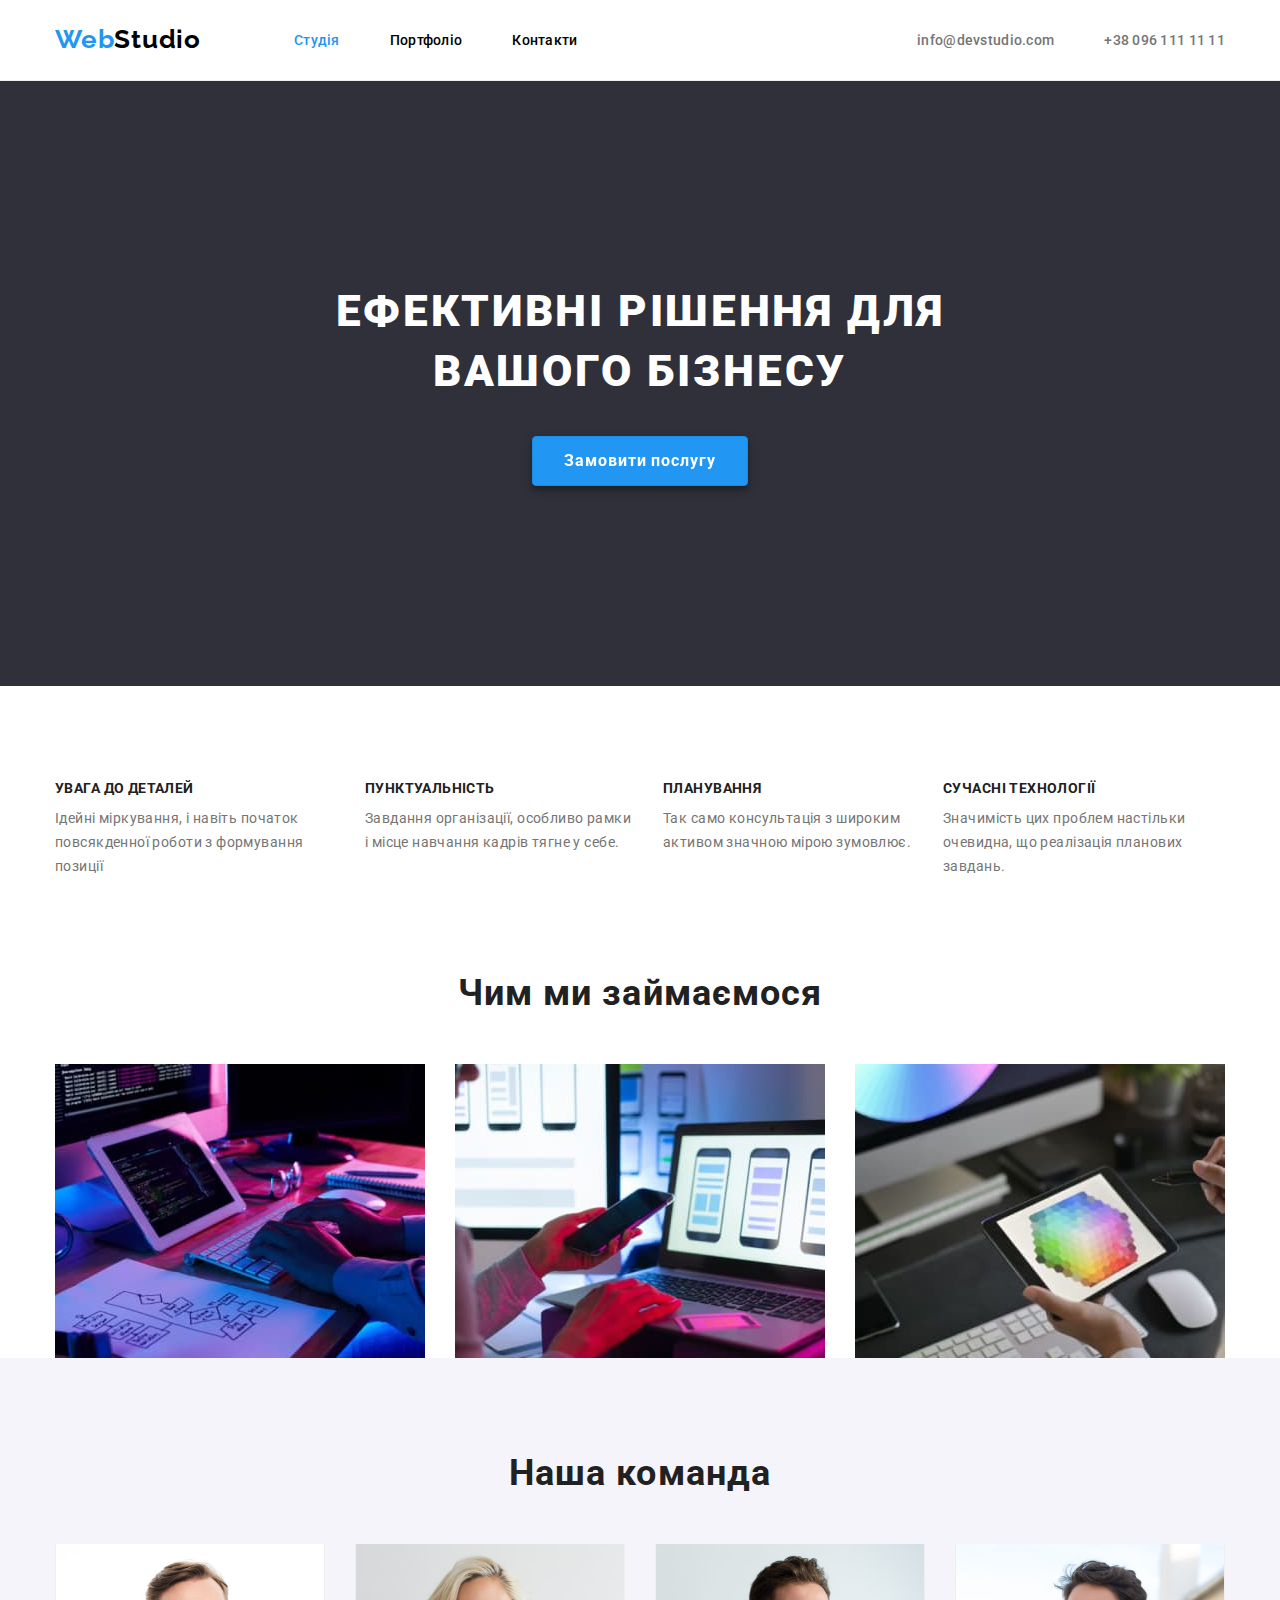
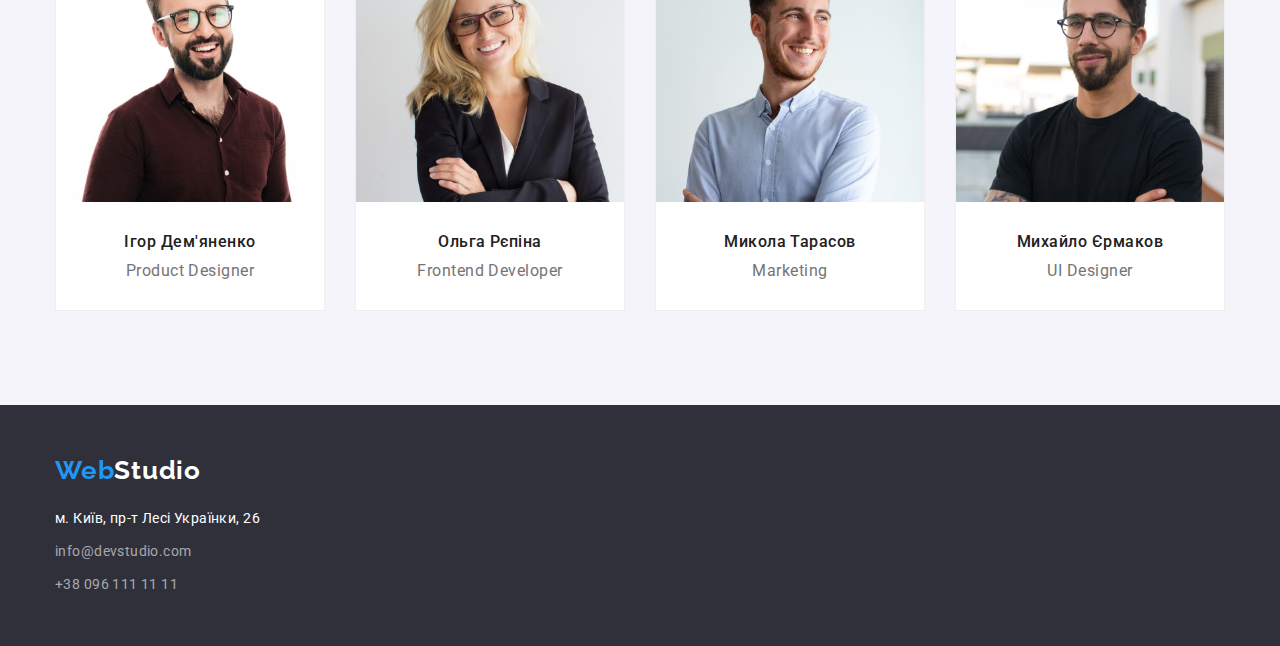
==== index.html @ 526577f7 "Initial commit" ====
<!DOCTYPE html>
<html lang="uk">

<head>
    <meta charset="UTF-8">
    <meta http-equiv="X-UA-Compatible" content="IE=edge">
    <meta name="viewport" content="width=device-width, initial-scale=1.0">
    <title>Document</title>
    <!-- favicon -->
    <link rel="apple-touch-icon" sizes="180x180" href="/apple-touch-icon.png">
    <link rel="icon" type="image/png" sizes="32x32" href="/favicon-32x32.png">
    <link rel="icon" type="image/png" sizes="16x16" href="/favicon-16x16.png">
    <link rel="manifest" href="/site.webmanifest">
    <link rel="mask-icon" href="/safari-pinned-tab.svg" color="#5bbad5">
    <meta name="msapplication-TileColor" content="#da532c">
    <meta name="theme-color" content="#ffffff">
    <!-- Fonts -->
    <link rel="preconnect" href="https://fonts.googleapis.com"> 
    <link rel="preconnect" href="https://fonts.gstatic.com" crossorigin> 
    <link href="https://fonts.googleapis.com/css2?family=Raleway:wght@700&family=Roboto:wght@400;500;700;900&display=swap" rel="stylesheet">
    <!-- modern normalise -->
    <link rel="stylesheet" href="./styles/modern-normalize.css">
    <!-- Styles -->
    <link rel="stylesheet" href="./styles/styles.css"/>
</head>

<body  class="page">
    <!-- header -->
    <header class="header">
       <div class="container header-box">
        
        <nav class="main-nav">
            <a class="logo header-logo" href="./index.html" lang="en"><span class="logo-braket-nav">Web</span>Studio</a>
            <ul class="list header-list-nav">
                <li class="link"> <a class="item-nav current-page" href="#">Студія</a> </li>
                <li class="link"> <a class="item-nav" href="./portfolio.html">Портфоліо</a></li>
                <li class="link"> <a class="item-nav" href="#">Контакти</a></li>
            </ul>
        </nav>
        <ul class="list header-list">
            <li class="link"><a class="header-link" href="mailto:info@devstudio.com">info@devstudio.com</a></li>
            <li class="link"><a class="header-link" href="tel:+380961111111">+38 096 111 11 11 </a></li>
        </ul>
       </div>

    </header>
    <!-- hero -->
    <main class="main">
        <section class="section-title">
            <div class="container main-container">
            <h1 class="main-title">Ефективні рішення для вашого бізнесу</h1>
            <button class="btn current-btn" type="button">Замовити послугу</button>                
            </div>

        </section>
        <!-- features -->
        <section class="section features-section">    
        <div class="container">        
        <h2 class="visually-hidden">Принципи в роботі</h2>

            <ul class="list feature-list">
                <li class="item-features">
                    <h3 class="subtitle">УВАГА ДО ДЕТАЛЕЙ</h3>
                    <p class="feature-content">Ідейні міркування, і навіть початок повсякденної роботи з формування позиції</p>
                </li>
                <li class="item-features">
                    <h3 class="subtitle">ПУНКТУАЛЬНІСТЬ</h3>
                    <p class="feature-content">Завдання організації, особливо рамки і місце навчання кадрів тягне у себе.</p>
                </li>
                <li class="item-features">
                    <h3 class="subtitle">ПЛАНУВАННЯ</h3>
                    <p class="feature-content">Так само консультація з широким активом значною мірою зумовлює.</p>
                </li>
                <li class="item-features">
                    <h3 class="subtitle">СУЧАСНІ ТЕХНОЛОГІЇ</h3>
                    <p class="feature-content">Значимість цих проблем настільки очевидна, що реалізація планових завдань.</p>
                </li>
            </ul>
        </div>    
        </section>
        <!-- What we do -->
        <section class="section section-activity">
            <div class="container">
            <h2 class="title"> Чим ми займаємося</h2>
            <ul class="list activity-list">
                <li class="item-developments"> <img class="img-item" src="./images/box/box-1.jpg" alt="розробка прграмного забезпечення" width="370" height="295">
                </li>
                <li class="item-developments"> <img class="img-item" src="./images/box/box-2.jpg" alt="тестування мобільного додатку" width="370" height="295">
                </li>
                <li class="item-developments"> <img class="img-item" src="./images/box/box-3.jpg" alt="робота з палітрою кольорів" width="370" height="295"></li>
            </ul>                
            </div>

        </section>
        <!-- team -->
        <section class="section-team">
            <div class="container team-container">
            <h2 class="title">Наша команда</h2>
            <ul class="list team-list">
                <li class="item-team">
                    <img class="img-team" src="./images/teamcard/img-1.jpg" alt="Ігор Дем'яненко в окулярах" width="270" height="260">
                    <div class="img-content">
                    <h3 class="subtitle-team">Ігор Дем'яненко</h3>
                    <p class="team-content" lang="en">Product Designer</p>                        
                    </div>


                </li>
                <li class="item-team">
                    <img class="img-team" src="./images/teamcard/img-2.jpg" alt="Ольга Рєпіна схрестила руки на грудях" width="270"
                        height="260">
                <div class="img-content">
                    <h3 class="subtitle-team">Ольга Рєпіна</h3>
                    <p class="team-content" lang="en">Frontend Developer</p>
                </div>
                </li>
                <li class="item-team">
                    <img class="img-team" src="./images/teamcard/img-3.jpg" alt="Микола Тарасов сміється вбік" width="270" height="260">
                    <div class="img-content">
                    <h3 class="subtitle-team">Микола Тарасов</h3>
                    <p class="team-content" lang="en">Marketing</p>
                    </div>
                </li>
                <li class="item-team">
                    <img class="img-team" src="./images/teamcard/img-4.jpg" alt="Михайло Єрмаков зі скептичною посмішкою" width="270"
                        height="260">
                <div class="img-content">
                    <h3 class="subtitle-team">Михайло Єрмаков</h3>
                    <p class="team-content" lang="en">UI Designer</p>
                </div>
                </li>
            </ul>                
            </div>

        </section>
    </main>
    <!-- footer -->
    <footer class="footer">
        <div class="container footer-box">
        <a class="logo" href="./index.html" lang="en"><span class="logo-braket-nav">Web</span><span class="studio">Studio</span></a>
        <address class="footer-contacts">
            <ul class="list footer-list">
                <li class="link link-foot"><a class="footer-link" href="https://goo.gl/maps/LsWouTrYtJUnjN1F6" target="_blank" rel="noopener no referrer"><span class="adres">м. Київ,
                        пр-т
                        Лесі Українки, 26</span> </a></li>
                <li class="link link-foot"><a class="footer-link" href="mailto:info@devstudio.com">info@devstudio.com</a></li>
                <li class="link"><a class="footer-link" href="tel:+380961111111">+38 096 111 11 11 </a></li>
            </ul>
        </address>                
        </div>

    </footer>
</body>

</html>
---- styles/styles.css ----
:root {
 /*  Fonts */
--main-font: 'Roboto', sans-serif;
--secondary-font: 'Raleway', sans-serif;

  /* Text colors */
  --main-txt-cl: #212121;
  --light-txt-cl: #ffffff;
  --light-txt-cl-60: rgba(250, 250, 250, 0.6);
  --accent-txt-cl: #2196F3;
  --grey-txt-cl: #757575;
  --black-txt-cl: #000000;
  --grey-button-txt-cl: #F5F4FA;
  --shadow-txt-cl: 0px 4px 4px rgba(0, 0, 0, 0.25);


  /* Background colors */

  --main-light-bg-cl: #ffffff;
  --grey-bg-cl-20: rgba(0, 0, 0, 0.2);
  --light-grey-bg-cl: #D9D9D9;
  --grey-bg-cl: #2F303A;
  --grey-team-bg-cl: #F5F4FA;
  --light-icon-bg-cl: #EEEEEE;
  --accent-bg-cl: #2196F3;
  --shadow-btn-bg-cl: 0px 4px 4px rgba(0, 0, 0, 0.15);
  --btn-bg-cl: #188CE8;
  --box-shadow: rgba(0, 0, 0, 0.15);
  --active-btn-bg-cl: #188CE8;
  --btn-shadow: rgba(0, 0, 0, 0.25);

  /* Others */
  --line-cl: #ECECEC;
}
/* reset */
.list {
    list-style: none;
}

.logo,.item-nav, .header-link,.footer-link {
    text-decoration: none;
}
.list, .main-title, .visually-hidden, 
.title, .subtitle, .feature-content, 
.subtitle-team, .team-content {
    margin: 0px 0px;
    padding: 0px 0px;
}
/* main styles for body */
.page {
    font-family: var(--main-font);
    background-color: var(--main-light-bg-cl);
    color: var(--grey-txt-cl);

}
.section-title {
    text-align: center;
}
/* background styles */
.section-title, .footer {
    background-color: var(--grey-bg-cl);

}

.section-team {
    background-color: var(--grey-team-bg-cl);
}
.item-team{
    background-color: var(--main-light-bg-cl);
}


/* styles navigation */
.logo {
    font-family: var(--secondary-font);
    font-weight: 700;
    font-size: 26px;
    line-height:  calc(31/26);
    letter-spacing: 0.03em;
    color: var(--black-txt-cl);
}
.logo-braket-nav {
    color: var(--accent-txt-cl);
    font-weight: 700;
}
.studio {
    color: var(--light-txt-cl);
}
.item-nav, .header-link {
    font-family: var(--main-font);
    font-weight: 500;
    font-size: 14px;
    line-height: calc(16/14);
    letter-spacing: 0.02em;
    color: var(--grey-txt-cl);

}
.item-nav {
    color: var(--black-txt-cl);
    padding-top: 32px;  
    padding-bottom: 32px;
    display: inline-block;  
}
.header-link {
    padding-top: 32px;  
    padding-bottom: 32px;
    display: inline-block;    
}
.header-link:hover, 
.header-link:focus{
    color: var(--accent-txt-cl);
}
.item-nav:hover, 
.item-nav:focus
{
    color: var(--accent-txt-cl);
}

/* active pages */
.current-page {
    color: var(--accent-bg-cl);
}

/* styles for hero */

.main-title {
    font-weight: 900;
    font-size: 44px;
    line-height:  calc(60/44);
    text-align: center;
    letter-spacing: 0.06em;
    text-transform: uppercase;
    color: var(--light-txt-cl);
    margin-bottom: 35px;
}

/* Styles for buttons */
.btn {
    font-family:inherit;
    font-weight: 700;
    font-size: 16px;
    line-height: calc(30/16);
    align-items: center;
    text-align: center;
    letter-spacing: 0.06em;
    color: var(--light-txt-cl);
    background: var(--accent-bg-cl);
    border: none;
    cursor: pointer;
    border-radius: 4px;  
    width: 216px;
    height: 50px;

}

.button {
    font-family: inherit;
    font-weight: 500;
    font-size: 16px;
    line-height: calc(26/16);
    text-align: center;
    letter-spacing: 0.03em;
    color: var(--black-txt-cl);
    border: none;
    cursor: pointer;
    padding: 6px 22px;
    border-radius: 4px;
}
.btn:hover,
.btn:focus,
.current-btn {
    color: var(--light-txt-cl);
    background-color: var(--accent-bg-cl);
    box-shadow: var(--shadow-btn-bg-cl);
    filter: drop-shadow(0px 4px 4px var(--btn-shadow));
    border: 1px solid var(--active-btn-bg-cl);
}
.button:focus,
.button:hover,
.current-button {
    color: var(--light-txt-cl);
    background-color: var(--accent-bg-cl);
    box-shadow: var(--shadow-btn-bg-cl);
    filter: drop-shadow(0px 4px 4px var(--btn-shadow));
}
/* styles for features */

.visually-hidden {
    position: absolute;
    white-space: nowrap;
    width: 1px;
    height: 1px;
    overflow: hidden;
    border: 0;
    padding: 0;
    clip: rect(0 0 0 0);
    clip-path: inset(50%);
    margin: -1px;
  } 
.subtitle {
    font-weight: 700;
    font-size: 14px;
    line-height: calc(16/14);
    letter-spacing: 0.03em;
    text-transform: uppercase;
    color: var(--main-txt-cl);
}
.feature-content {
    font-size: 14px;
    line-height: calc(24/14);
    letter-spacing: 0.03em;

}
/* styles for team-section */
.title {
    font-weight: 700;
    font-size: 36px;
    line-height: calc(42/36);
    text-align: center;
    letter-spacing: 0.03em;
    color: var(--main-txt-cl);
}
.subtitle-team {
    font-weight: 500;
    font-size: 16px;
    line-height: calc(19/16);
    text-align: center;
    letter-spacing: 0.03em;
    color: var(--main-txt-cl); 
}
.team-content {
    font-size: 16px;
    line-height: calc(19/16);
    text-align: center;
    letter-spacing: 0.03em;

}
/* styles for footer */
.footer-link {
    font-family: var(--main-font);
    font-style: normal;
    font-weight: 400;
    font-size: 14px;
    line-height: calc(24/14);
    letter-spacing: 0.03em; 
    color: var(--light-txt-cl-60);   
}
.adres {
    color: var(--light-txt-cl);
}
.adres:hover, 
.adres:focus{
    color: var(--accent-txt-cl);
}
.footer-link:hover,
.footer-link:focus {
    color: var(--accent-txt-cl);
}
/* styles for portfolio */

.subtitle-project {
    font-weight: 700;
    font-size: 18px;
    line-height: calc(36/18);
    letter-spacing: 0.06em;
    color: var(--main-txt-cl);
}
.project-content {
   font-size: 16px;
   line-height: calc(30/16);
   letter-spacing: 0.03em;    
   color: var(--grey-txt-cl);
}


/* Оформлення контейнера */

.container {
    width: 1200px;
    padding: 0px 15px;
    margin: 0 auto;
    display: block;
}
.main-container {
    width: 700px;
}
.section-title {
padding-top: 200px;
padding-bottom: 200px;
}
/* header */
.header {
    border-bottom: 1px solid var(--line-cl);
}
.header-box, 
.header-list,
.header-list-nav, 
.feature-list,
.activity-list,
.team-list,
.main-nav{
    display: block;
    display: flex;
}
.header-logo {
    margin-right: 93px;
    padding-top: 24px;
    padding-bottom: 24px;
}
.header-list{
    gap: 50px;
    margin-left: auto;

}
.header-list-nav {
    gap: 50px;

}    
/* features */

.features-section {
    padding-top: 94px;
    padding-bottom: 94px;
}
.feature-list {
    gap: 30px;
}
.feature-content {
    margin-top: 10px;
}
/* activities */
 
.title {
    margin-bottom: 50px;
}
.activity-list {
    gap: 30px;
}
.section-active {
    padding-bottom: 94px;
}
 /* team section */
 .section-team {
    padding-bottom: 94px;
    padding-top: 94px;
 }
.team-list {
    gap: 30px;
}
.item-team {
    border: 1px solid var(--light-icon-bg-cl);
    border-top: 0; 
}
.img-content{
    padding: 30px;
}
.subtitle-team {
    margin-bottom: 10px;
}
img {
    display: block;
    max-width: 100%;
    height: auto;
}
/* оформлення  портфоліо */
.portfolio-link {
    text-decoration: none;
}
.portfolio-btn {
    display: flex;
    gap: 8px;
    justify-content: center;
    margin-bottom: 50px;

}
.portfolio-list {
    display: flex;
    flex-wrap: wrap;
    gap: 30px;
}
.portfolio-box{
    padding: 20px 24px;
    border: 1px solid var(--light-icon-bg-cl);
    border-top: 0;
}
.portfolio-section {
    padding: 94px 0px
}

.project-content {
    margin-top: 0;
    margin-bottom: 0;
}
.subtitle-project {
    margin-top: 0;
    margin-bottom: 4px;
}
 /* footer */

.footer {
    padding-top: 50px;
    padding-bottom: 50px;
}
.footer-contacts {
    margin-top: 20px;
}

.link-foot {
    margin-bottom: 9px;
}
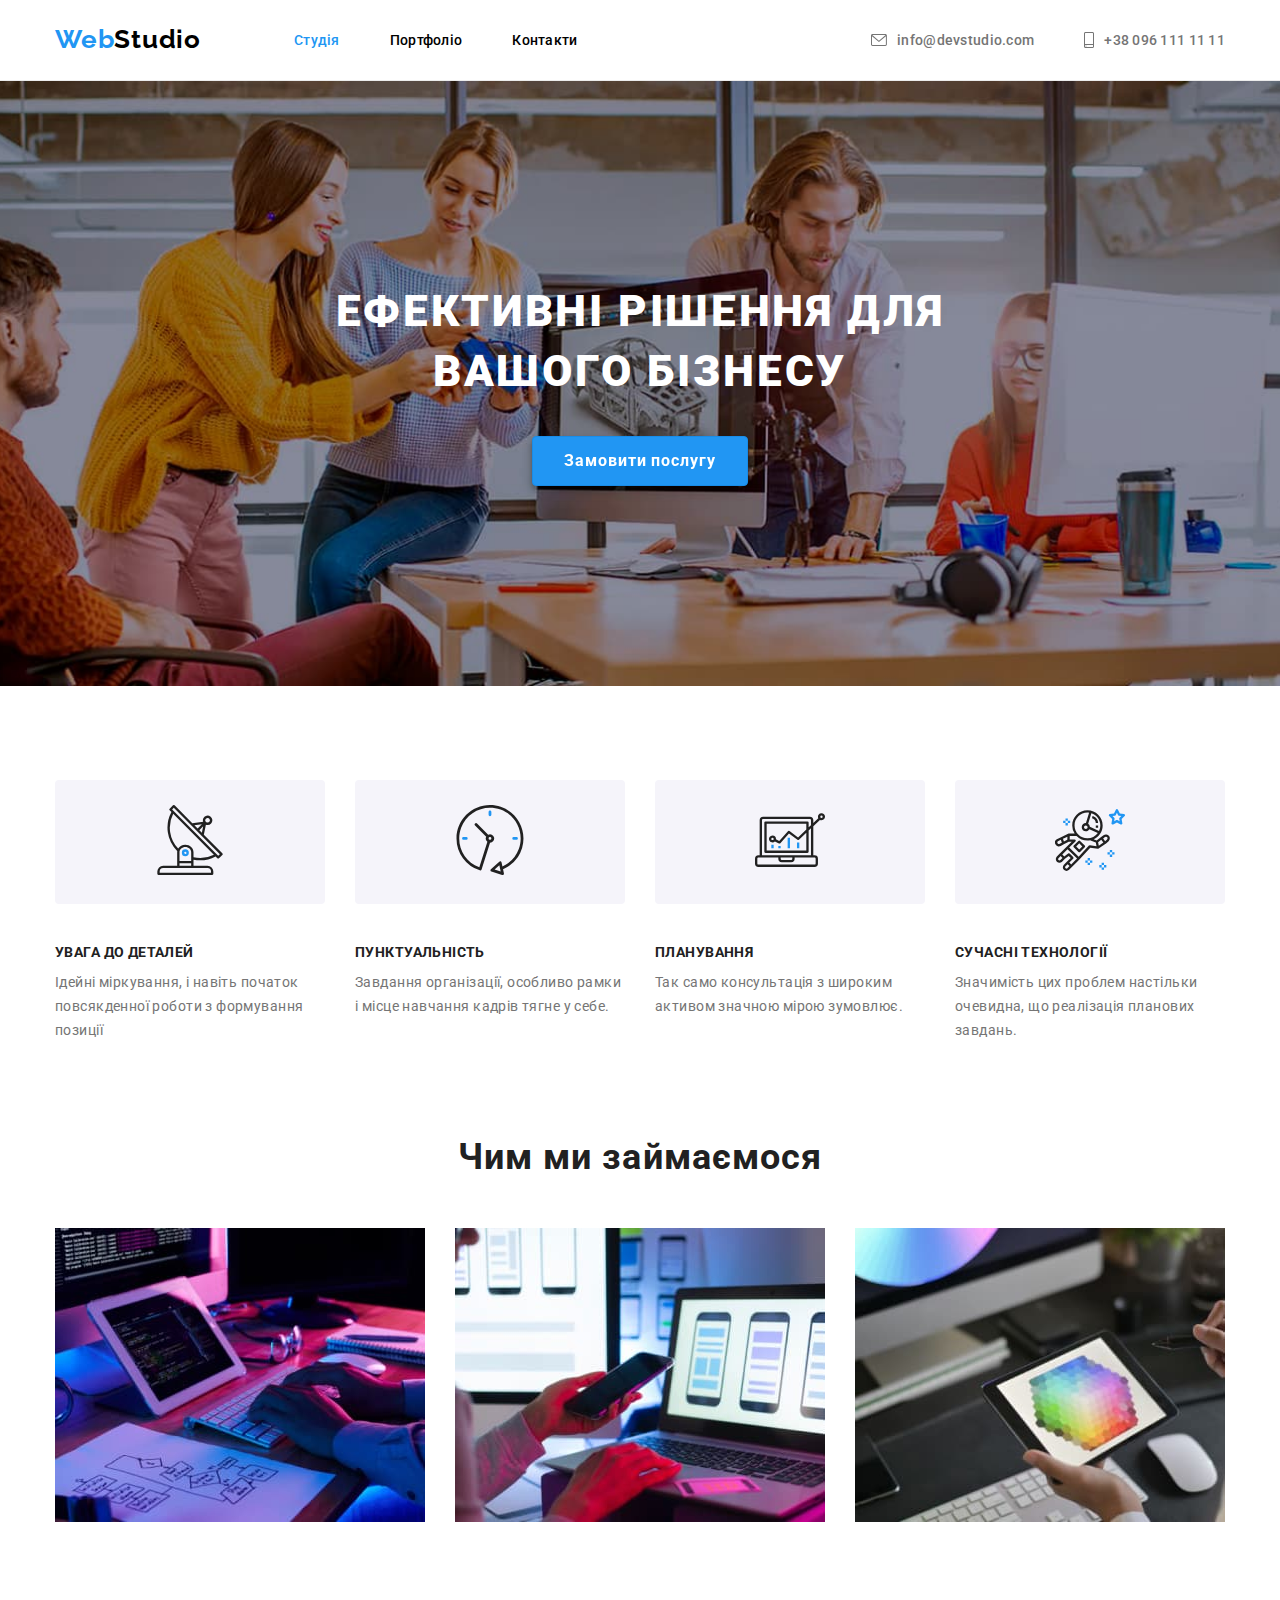
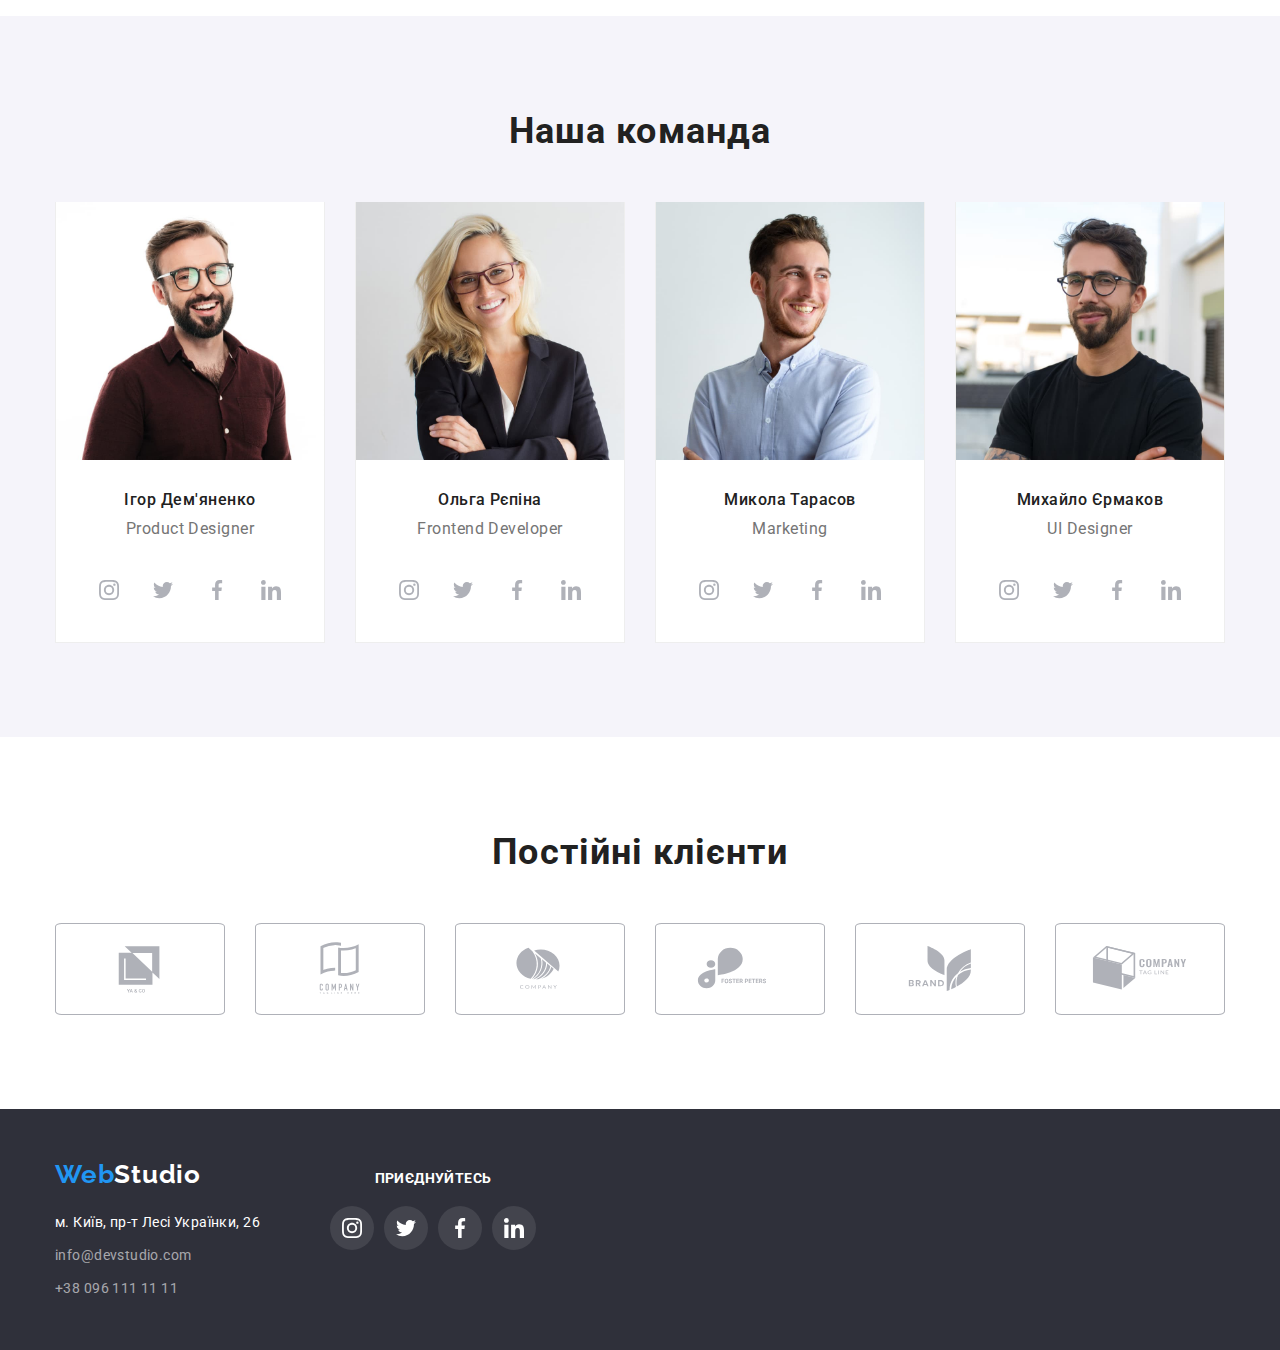
==== commit b18aaf94: "add icons" ====
--- a/index.html
+++ b/index.html
@@ -38,8 +38,16 @@
             </ul>
         </nav>
         <ul class="list header-list">
-            <li class="link"><a class="header-link" href="mailto:info@devstudio.com">info@devstudio.com</a></li>
-            <li class="link"><a class="header-link" href="tel:+380961111111">+38 096 111 11 11 </a></li>
+            <li class="link"><a class="header-link header-icons" href="mailto:info@devstudio.com">
+                <svg class="ficons" width="16" height="12">
+                <use href="./images/icons.svg#post"></use>
+                </svg>                
+                info@devstudio.com</a></li>
+            <li class="link"><a class="header-link header-icons" href="tel:+380961111111">
+                <svg class="ficons" width="10" height="16">
+                <use href="./images/icons.svg#smartphone"></use>
+                </svg>                
+                +38 096 111 11 11 </a></li>
         </ul>
        </div>
 
@@ -60,18 +68,38 @@
 
             <ul class="list feature-list">
                 <li class="item-features">
+                    <div class="feature-icon">
+                    <svg class="ficons" width="70" height="70">
+                    <use href="./images/icons.svg#antenna"></use>
+                    </svg>
+                    </div>
                     <h3 class="subtitle">УВАГА ДО ДЕТАЛЕЙ</h3>
                     <p class="feature-content">Ідейні міркування, і навіть початок повсякденної роботи з формування позиції</p>
                 </li>
                 <li class="item-features">
+                    <div class="feature-icon">
+                    <svg class="ficons" width="70" height="70">
+                    <use href="./images/icons.svg#clock"></use>
+                    </svg>
+                    </div>
                     <h3 class="subtitle">ПУНКТУАЛЬНІСТЬ</h3>
                     <p class="feature-content">Завдання організації, особливо рамки і місце навчання кадрів тягне у себе.</p>
                 </li>
                 <li class="item-features">
+                    <div class="feature-icon">
+                    <svg class="ficons" width="70" height="70">
+                    <use href="./images/icons.svg#diagram"></use>
+                    </svg>
+                    </div>
                     <h3 class="subtitle">ПЛАНУВАННЯ</h3>
                     <p class="feature-content">Так само консультація з широким активом значною мірою зумовлює.</p>
                 </li>
                 <li class="item-features">
+                    <div class="feature-icon">
+                    <svg class="ficons" width="70" height="70">
+                    <use href="./images/icons.svg#astronaut"></use>
+                    </svg>
+                    </div>
                     <h3 class="subtitle">СУЧАСНІ ТЕХНОЛОГІЇ</h3>
                     <p class="feature-content">Значимість цих проблем настільки очевидна, що реалізація планових завдань.</p>
                 </li>
@@ -92,7 +120,9 @@
             </div>
 
         </section>
-        <!-- team -->
+
+<!-- Team section -->
+    
         <section class="section-team">
             <div class="container team-container">
             <h2 class="title">Наша команда</h2>
@@ -102,9 +132,49 @@
                     <div class="img-content">
                     <h3 class="subtitle-team">Ігор Дем'яненко</h3>
                     <p class="team-content" lang="en">Product Designer</p>                        
-                    </div>
-
-
+                </div>
+                    <ul class="list icon-list">
+                        <li class="icon-list-item">
+                            <a class="team-link"
+                            href="https://instagram.com"
+                            target="_blank"
+                            rel="noopener noreferrer"
+                            aria-label="Instagram">
+                            <svg class="ficons" width="20" height="20">
+                            <use href="./images/icons.svg#instagram"></use>
+                            </svg></a>
+                        </li>
+                        <li class="icon-list-item">
+                            <a class="team-link"
+                            href="https://twitter.com"
+                            target="_blank"
+                            rel="noopener noreferrer"
+                            aria-label="Twitter">
+                            <svg class="ficons" width="20" height="20">
+                            <use href="./images/icons.svg#twitter"></use>
+                        </svg></a>
+                        </li>
+                        <li class="icon-list-item">
+                            <a class="team-link"
+                            href="https://facebook.com"
+                            target="_blank"
+                            rel="noopener noreferrer"
+                            aria-label="Facebook">
+                            <svg class="ficons" width="20" height="20">
+                            <use href="./images/icons.svg#facebook"></use>
+                            </svg></a>
+                        </li>
+                        <li class="icon-list-item">
+                            <a class="team-link"
+                            href="https://linkedin.com"
+                            target="_blank"
+                            rel="noopener noreferrer"
+                            aria-label="Linkedin">
+                            <svg class="ficons" width="20" height="20">
+                            <use href="./images/icons.svg#linkedin"></use>
+                            </svg></a>
+                        </li>
+                    </ul>
                 </li>
                 <li class="item-team">
                     <img class="img-team" src="./images/teamcard/img-2.jpg" alt="Ольга Рєпіна схрестила руки на грудях" width="270"
@@ -113,13 +183,97 @@
                     <h3 class="subtitle-team">Ольга Рєпіна</h3>
                     <p class="team-content" lang="en">Frontend Developer</p>
                 </div>
+                    <ul class="list icon-list">
+                        <li>
+                            <a class="team-link"
+                            href="https://instagram.com"
+                            target="_blank"
+                            rel="noopener noreferrer"
+                            aria-label="Instagram">
+                            <svg class="ficons" width="20" height="20">
+                            <use href="./images/icons.svg#instagram"></use>
+                            </svg></a>
+                        </li>
+                        <li>
+                            <a class="team-link"
+                            href="https://twitter.com"
+                            target="_blank"
+                            rel="noopener noreferrer"
+                            aria-label="Twitter">
+                            <svg class="ficons" width="20" height="20">
+                            <use href="./images/icons.svg#twitter"></use>
+                        </svg></a>
+                        </li>
+                        <li>
+                            <a class="team-link"
+                            href="https://facebook.com"
+                            target="_blank"
+                            rel="noopener noreferrer"
+                            aria-label="Facebook">
+                            <svg class="ficons" width="20" height="20">
+                            <use href="./images/icons.svg#facebook"></use>
+                            </svg></a>
+                        </li>
+                        <li>
+                            <a class="team-link"
+                            href="https://linkedin.com"
+                            target="_blank"
+                            rel="noopener noreferrer"
+                            aria-label="Linkedin">
+                            <svg class="ficons" width="20" height="20">
+                            <use href="./images/icons.svg#linkedin"></use>
+                            </svg></a>
+                        </li>
+                    </ul>
                 </li>
                 <li class="item-team">
                     <img class="img-team" src="./images/teamcard/img-3.jpg" alt="Микола Тарасов сміється вбік" width="270" height="260">
                     <div class="img-content">
                     <h3 class="subtitle-team">Микола Тарасов</h3>
                     <p class="team-content" lang="en">Marketing</p>
-                    </div>
+                </div>
+                    <ul class="list icon-list">
+                        <li>
+                            <a class="team-link"
+                            href="https://instagram.com"
+                            target="_blank"
+                            rel="noopener noreferrer"
+                            aria-label="Instagram">
+                            <svg class="ficons" width="20" height="20">
+                            <use href="./images/icons.svg#instagram"></use>
+                            </svg></a>
+                        </li>
+                        <li>
+                            <a class="team-link"
+                            href="https://twitter.com"
+                            target="_blank"
+                            rel="noopener noreferrer"
+                            aria-label="Twitter">
+                            <svg class="ficons" width="20" height="20">
+                            <use href="./images/icons.svg#twitter"></use>
+                        </svg></a>
+                        </li>
+                        <li>
+                            <a class="team-link"
+                            href="https://facebook.com"
+                            target="_blank"
+                            rel="noopener noreferrer"
+                            aria-label="Facebook">
+                            <svg class="ficons" width="20" height="20">
+                            <use href="./images/icons.svg#facebook"></use>
+                            </svg></a>
+                        </li>
+                        <li>
+                            <a class="team-link"
+                            href="https://linkedin.com"
+                            target="_blank"
+                            rel="noopener noreferrer"
+                            aria-label="Linkedin">
+                            <svg class="ficons" width="20" height="20">
+                            <use href="./images/icons.svg#linkedin"></use>
+                            </svg></a>
+                        </li>
+                    </ul>
                 </li>
                 <li class="item-team">
                     <img class="img-team" src="./images/teamcard/img-4.jpg" alt="Михайло Єрмаков зі скептичною посмішкою" width="270"
@@ -128,15 +282,131 @@
                     <h3 class="subtitle-team">Михайло Єрмаков</h3>
                     <p class="team-content" lang="en">UI Designer</p>
                 </div>
+                    <ul class="list icon-list">
+                        <li>
+                            <a class="team-link"
+                            href="https://instagram.com"
+                            target="_blank"
+                            rel="noopener noreferrer"
+                            aria-label="Instagram">
+                            <svg class="ficons" width="20" height="20">
+                            <use href="./images/icons.svg#instagram"></use>
+                            </svg></a>
+                        </li>
+                        <li>
+                            <a class="team-link"
+                            href="https://twitter.com"
+                            target="_blank"
+                            rel="noopener noreferrer"
+                            aria-label="Twitter">
+                            <svg class="ficons" width="20" height="20">
+                            <use href="./images/icons.svg#twitter"></use>
+                        </svg></a>
+                        </li>
+                        <li>
+                            <a class="team-link"
+                            href="https://facebook.com"
+                            target="_blank"
+                            rel="noopener noreferrer"
+                            aria-label="Facebook">
+                            <svg class="ficons" width="20" height="20">
+                            <use href="./images/icons.svg#facebook"></use>
+                            </svg></a>
+                        </li>
+                        <li>
+                            <a class="team-link"
+                            href="https://linkedin.com"
+                            target="_blank"
+                            rel="noopener noreferrer"
+                            aria-label="Linkedin">
+                            <svg class="ficons" width="20" height="20">
+                            <use href="./images/icons.svg#linkedin"></use>
+                            </svg></a>
+                        </li>
+                    </ul>
                 </li>
             </ul>                
             </div>
 
         </section>
     </main>
-    <!-- footer -->
+
+  <!-- Our clients -->
+
+    <section class="section section-client">
+        <div class="container">
+        <h2 class="title">Постійні клієнти</h2>
+        <ul class="list client-list">
+            <li class="client-item">
+                <a class="client-link"
+                href="#"
+                target="_blank"
+                rel="noopener noreferrer"
+                aria-label="YA & CO">
+                <svg class="client-icons" width="106" height="60">
+                <use href="./images/icons.svg#ya-co"></use>
+                </svg></a>
+            </li>
+            <li class="client-item">
+                <a class="client-link"
+                href="#"
+                target="_blank"
+                rel="noopener noreferrer"
+                aria-label="COMPANY TAGLINE HERE">
+                <svg class="client-icons" width="106" height="60">
+                <use href="./images/icons.svg#tagline"></use>
+                </svg></a>
+            </li>
+            <li class="client-item">
+                <a class="client-link"
+                href="#"
+                target="_blank"
+                rel="noopener noreferrer"
+                aria-label="Company">
+                <svg class="client-icons" width="106" height="60">
+                <use href="./images/icons.svg#company"></use>
+                </svg></a>
+            </li>
+            <li class="client-item">
+                <a class="client-link"
+                href="#"
+                target="_blank"
+                rel="noopener noreferrer"
+                aria-label="Foster Peters">
+                <svg class="client-icons" width="106" height="60">
+                <use href="./images/icons.svg#foster"></use>
+                </svg></a>
+            </li>
+            <li class="client-item">
+                <a class="client-link"
+                href="#"
+                target="_blank"
+                rel="noopener noreferrer"
+                aria-label="Brand">
+                <svg class="client-icons" width="106" height="60">
+                <use href="./images/icons.svg#brand"></use>
+                </svg></a>
+            </li>
+            <li class="client-item">
+                <a class="client-link"
+                href="#"
+                target="_blank"
+                rel="noopener noreferrer"
+                aria-label="Tag line">
+                <svg class="client-icons" width="106" height="60">
+                <use href="./images/icons.svg#tag-line"></use>
+                </svg></a>
+            </li>         
+        </ul>               
+        </div>
+
+    </section>
+ 
+    <!-- Footer -->
+
     <footer class="footer">
         <div class="container footer-box">
+            <div>
         <a class="logo" href="./index.html" lang="en"><span class="logo-braket-nav">Web</span><span class="studio">Studio</span></a>
         <address class="footer-contacts">
             <ul class="list footer-list">
@@ -146,7 +416,52 @@
                 <li class="link link-foot"><a class="footer-link" href="mailto:info@devstudio.com">info@devstudio.com</a></li>
                 <li class="link"><a class="footer-link" href="tel:+380961111111">+38 096 111 11 11 </a></li>
             </ul>
-        </address>                
+        </address></div>
+        <div class="footer-icons">
+            <h3 class="subtitle-team footer-sub">приєднуйтесь</h3>
+            <ul class="list icon-footer">
+                <li class="icon-list-footer">
+                    <a class="foot-link"
+                    href="https://instagram.com"
+                    target="_blank"
+                    rel="noopener noreferrer"
+                    aria-label="Instagram">
+                    <svg class="foot-icons" width="20" height="20">
+                    <use href="./images/icons.svg#instagram"></use>
+                    </svg></a>
+                </li>
+                <li class="icon-list-footer">
+                    <a class="foot-link"
+                    href="https://twitter.com"
+                    target="_blank"
+                    rel="noopener noreferrer"
+                    aria-label="Twitter">
+                    <svg class="foot-icons" width="20" height="20">
+                    <use href="./images/icons.svg#twitter"></use>
+                </svg></a>
+                </li>
+                <li class="icon-list-footer">
+                    <a class="foot-link"
+                    href="https://facebook.com"
+                    target="_blank"
+                    rel="noopener noreferrer"
+                    aria-label="Facebook">
+                    <svg class="foot-icons" width="20" height="20">
+                    <use href="./images/icons.svg#facebook"></use>
+                    </svg></a>
+                </li>
+                <li class="icon-list-footer">
+                    <a class="foot-link"
+                    href="https://linkedin.com"
+                    target="_blank"
+                    rel="noopener noreferrer"
+                    aria-label="Linkedin">
+                    <svg class="foot-icons" width="20" height="20">
+                    <use href="./images/icons.svg#linkedin"></use>
+                    </svg></a>
+                </li>
+            </ul>
+        </div>                
         </div>
 
     </footer>
--- a/styles/styles.css
+++ b/styles/styles.css
@@ -28,9 +28,11 @@
   --box-shadow: rgba(0, 0, 0, 0.15);
   --active-btn-bg-cl: #188CE8;
   --btn-shadow: rgba(0, 0, 0, 0.25);
+  --footer-icons-bg-cl: rgba(250, 250, 250, 0.1);
 
   /* Others */
   --line-cl: #ECECEC;
+  --social-icons-cl: #AFB1B8;
 }
 /* reset */
 .list {
@@ -53,9 +55,7 @@
     color: var(--grey-txt-cl);
 
 }
-.section-title {
-    text-align: center;
-}
+
 /* background styles */
 .section-title, .footer {
     background-color: var(--grey-bg-cl);
@@ -64,6 +64,7 @@
 
 .section-team {
     background-color: var(--grey-team-bg-cl);
+    margin-bottom: 94px;
 }
 .item-team{
     background-color: var(--main-light-bg-cl);
@@ -115,7 +116,11 @@
 {
     color: var(--accent-txt-cl);
 }
-
+.header-icons {
+    display: flex;
+    align-items: center;
+    gap: 10px;
+}
 /* active pages */
 .current-page {
     color: var(--accent-bg-cl);
@@ -133,7 +138,16 @@
     color: var(--light-txt-cl);
     margin-bottom: 35px;
 }
-
+.section-title {
+    text-align: center;
+    max-width: 1600px;
+    margin-left: auto;
+    margin-right: auto;
+    background-image: url(../images/bg-images/bg-img.jpg);
+    background-position: center;
+    background-repeat: no-repeat;
+    background-size: cover;
+}
 /* Styles for buttons */
 .btn {
     font-family:inherit;
@@ -211,6 +225,15 @@
     letter-spacing: 0.03em;
 
 }
+.feature-icon {
+align-items: center;
+text-align: center;
+background: var(--grey-team-bg-cl);
+border-radius: 4px;
+padding: 25px 100px;
+margin-bottom: 40px;
+
+}
 /* styles for team-section */
 .title {
     font-weight: 700;
@@ -235,7 +258,81 @@
     letter-spacing: 0.03em;
 
 }
-/* styles for footer */
+
+/**
+  |============================
+  | соцмережі
+  |============================
+*/
+
+.icon-list {
+    display: flex;
+    justify-content: center;
+    gap: 10px;
+    margin-bottom: 30px;
+  }
+  
+  .team-link {
+    display: flex;
+    align-items: center;
+    justify-content: center;
+    width: 44px;
+    height: 44px;
+    color: var(--social-icons-cl);
+    background-color: var(--main-light-bg-cl);
+    border-radius: 50%;
+  }
+
+  .team-link:hover,
+  .team-link:focus {
+    color: var(--light-txt-cl);
+    background-color: var(--accent-bg-cl);
+  }
+  
+  .ficons {
+    fill: currentColor;
+  }
+
+  /**
+    |============================
+    | our clients
+    |============================
+  */
+ 
+  .client-list {
+    display: flex;
+    justify-content: center;
+    gap: 30px;
+  }
+  
+  .client-link {
+    display: flex;
+    align-items: center;
+    justify-content: center;
+  
+    width: 170px;
+    height: 92px;
+  
+    color: var(--social-icons-cl);
+    background-color: var(--light-txt-cl);
+    border: 1px solid var(--social-icons-cl);
+    border-radius: 4%;
+  }
+  .client-icons {
+    fill: var(--social-icons-cl);
+  }
+  .client-link:hover .client-icons,
+  .client-link:focus .client-icons {
+    fill: var(--accent-bg-cl);}
+
+  .section-client {
+    margin-bottom: 94px;
+  }
+  /**
+    |============================
+    | footer
+    |============================
+  */
 .footer-link {
     font-family: var(--main-font);
     font-style: normal;
@@ -272,7 +369,6 @@
    color: var(--grey-txt-cl);
 }
 
-
 /* Оформлення контейнера */
 
 .container {
@@ -329,16 +425,16 @@
     margin-top: 10px;
 }
 /* activities */
- 
+.section-activity {
+    padding-bottom: 94px;
+}
 .title {
     margin-bottom: 50px;
 }
 .activity-list {
     gap: 30px;
 }
-.section-active {
-    padding-bottom: 94px;
-}
+
  /* team section */
  .section-team {
     padding-bottom: 94px;
@@ -395,6 +491,11 @@
     margin-top: 0;
     margin-bottom: 4px;
 }
+
+.project-link:focus,
+.project-link:hover {
+    box-shadow: 0px 4px 4px var(--box-shadow);
+}
  /* footer */
 
 .footer {
@@ -409,3 +510,50 @@
     margin-bottom: 9px;
 }
 
+.icon-footer {
+    display: flex;
+    justify-content: center;
+    gap: 10px;
+}
+.footer-sub {
+    font-family: var(--main-font);
+    font-weight: 700;
+    font-size: 14px;
+    line-height: calc(16/14);
+    letter-spacing: 0.03em;
+    text-transform: uppercase;
+    color: var(--light-txt-cl);
+    margin-bottom: 20px;
+
+}
+.footer-box{
+    display: flex;
+    gap: 70px;
+}
+.foot-link {
+    display: flex;
+    align-items: center;
+    justify-content: center;
+    width: 44px;
+    height: 44px;
+    color: var(--light-txt-cl);
+    background-color: var( --footer-icons-bg-cl);
+    border-radius: 50%;
+  }
+.foot-link:hover,
+.foot-link:focus {
+    color: var(--light-txt-cl);
+    background-color: var(--accent-bg-cl);
+}
+  
+.foot-icons {
+    fill: currentColor;
+
+}
+.footer-box {
+    justify-content: flex-start;
+    align-items:  baseline;
+
+
+
+}
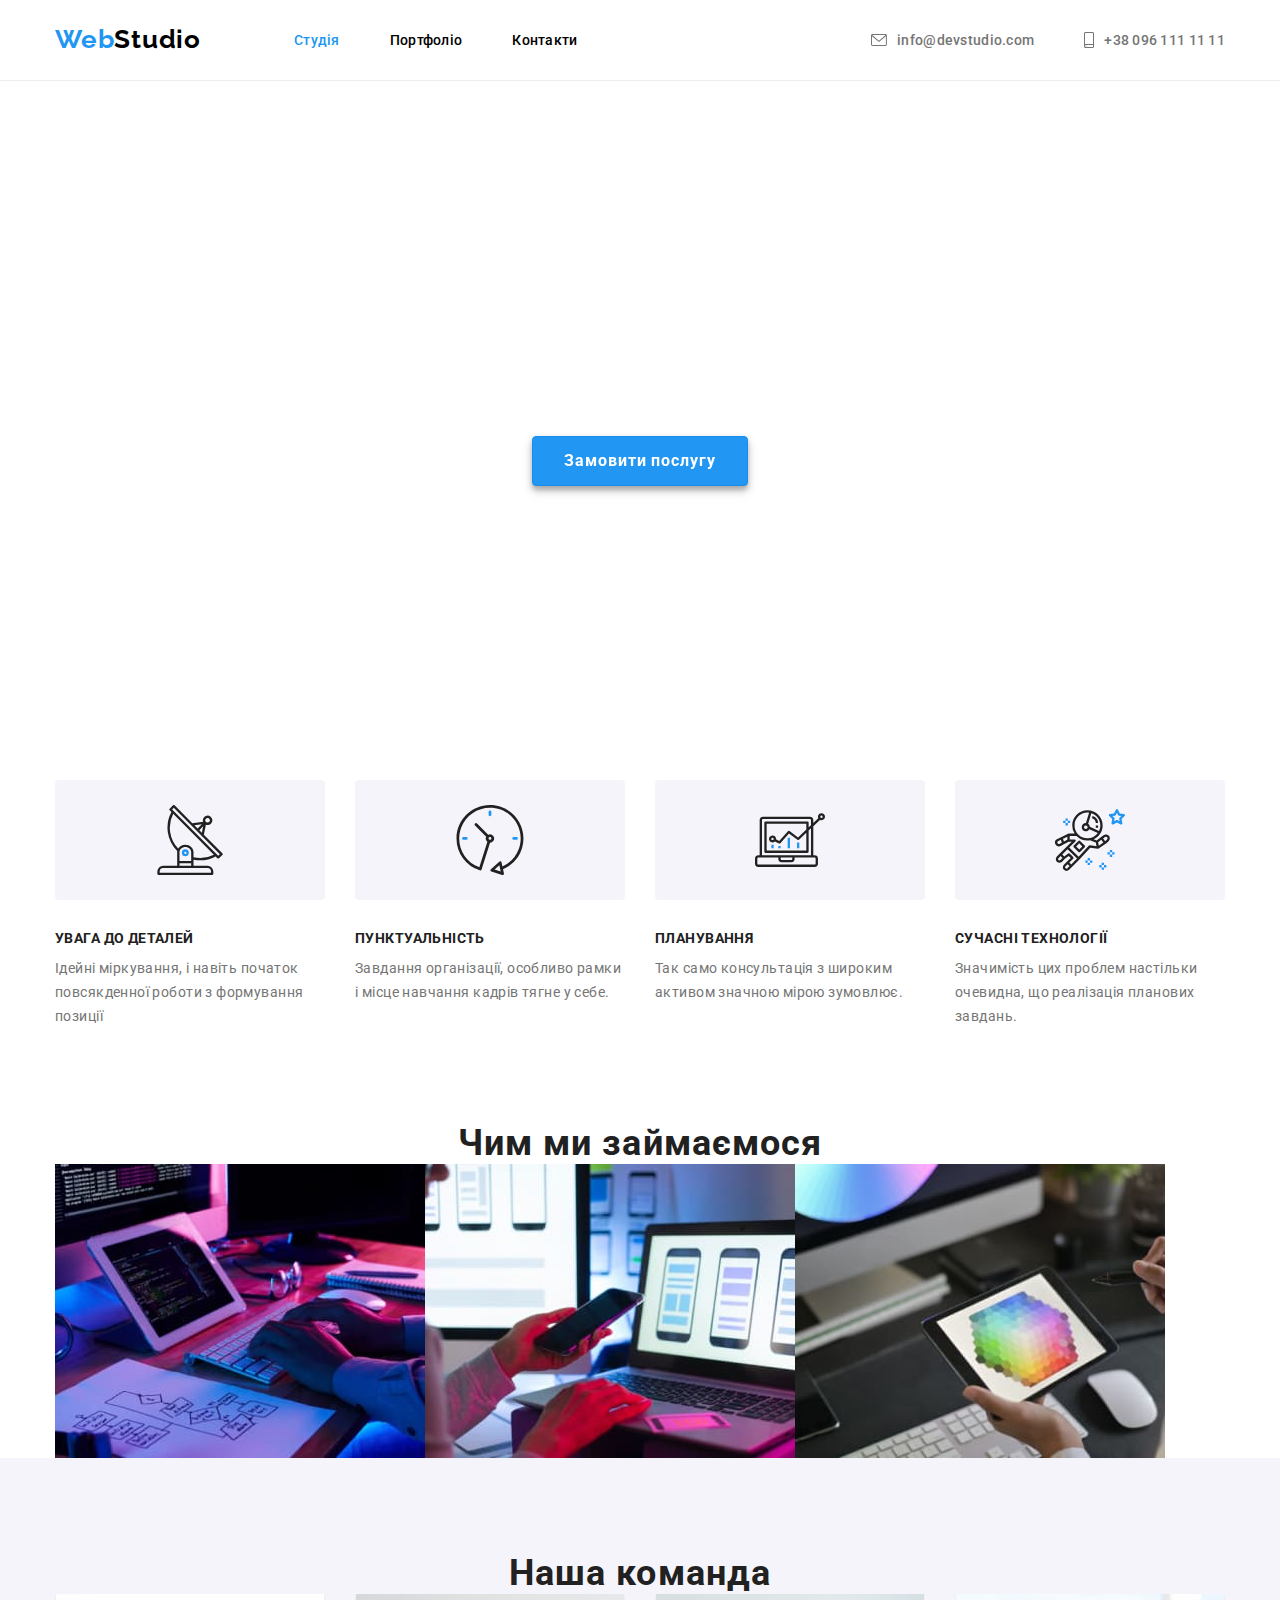
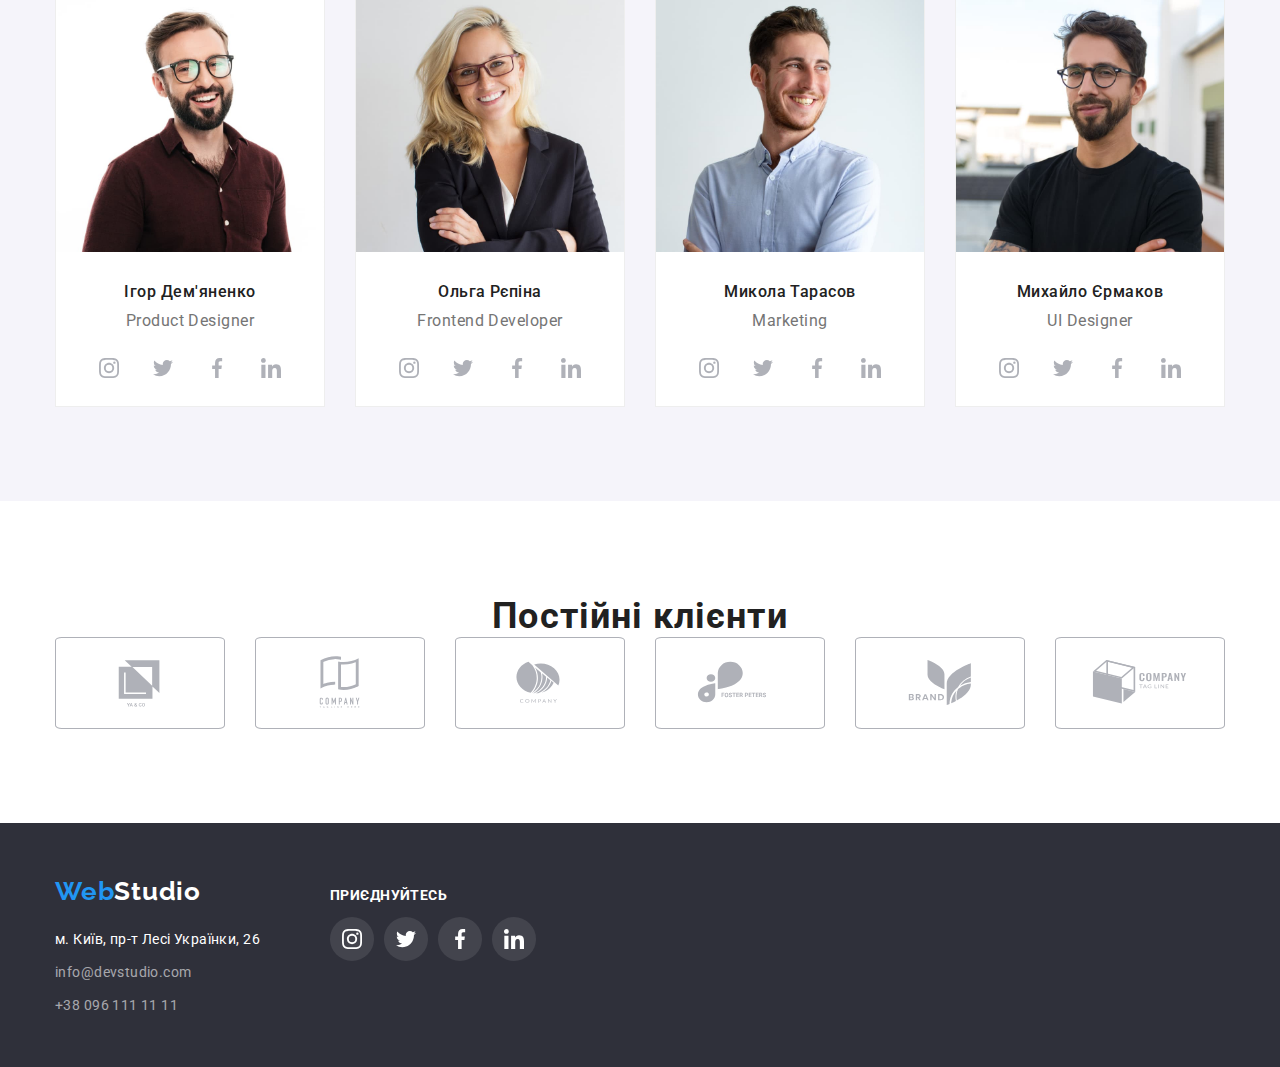
==== commit f83f9942: "correct shadow" ====
--- a/index.html
+++ b/index.html
@@ -6,14 +6,6 @@
     <meta http-equiv="X-UA-Compatible" content="IE=edge">
     <meta name="viewport" content="width=device-width, initial-scale=1.0">
     <title>Document</title>
-    <!-- favicon -->
-    <link rel="apple-touch-icon" sizes="180x180" href="/apple-touch-icon.png">
-    <link rel="icon" type="image/png" sizes="32x32" href="/favicon-32x32.png">
-    <link rel="icon" type="image/png" sizes="16x16" href="/favicon-16x16.png">
-    <link rel="manifest" href="/site.webmanifest">
-    <link rel="mask-icon" href="/safari-pinned-tab.svg" color="#5bbad5">
-    <meta name="msapplication-TileColor" content="#da532c">
-    <meta name="theme-color" content="#ffffff">
     <!-- Fonts -->
     <link rel="preconnect" href="https://fonts.googleapis.com"> 
     <link rel="preconnect" href="https://fonts.gstatic.com" crossorigin> 
@@ -131,8 +123,7 @@
                     <img class="img-team" src="./images/teamcard/img-1.jpg" alt="Ігор Дем'яненко в окулярах" width="270" height="260">
                     <div class="img-content">
                     <h3 class="subtitle-team">Ігор Дем'яненко</h3>
-                    <p class="team-content" lang="en">Product Designer</p>                        
-                </div>
+                    <p class="team-content" lang="en">Product Designer</p>
                     <ul class="list icon-list">
                         <li class="icon-list-item">
                             <a class="team-link"
@@ -174,7 +165,9 @@
                             <use href="./images/icons.svg#linkedin"></use>
                             </svg></a>
                         </li>
-                    </ul>
+                    </ul>                        
+                </div>
+
                 </li>
                 <li class="item-team">
                     <img class="img-team" src="./images/teamcard/img-2.jpg" alt="Ольга Рєпіна схрестила руки на грудях" width="270"
@@ -182,7 +175,6 @@
                 <div class="img-content">
                     <h3 class="subtitle-team">Ольга Рєпіна</h3>
                     <p class="team-content" lang="en">Frontend Developer</p>
-                </div>
                     <ul class="list icon-list">
                         <li>
                             <a class="team-link"
@@ -225,13 +217,14 @@
                             </svg></a>
                         </li>
                     </ul>
+                </div>
+
                 </li>
                 <li class="item-team">
                     <img class="img-team" src="./images/teamcard/img-3.jpg" alt="Микола Тарасов сміється вбік" width="270" height="260">
                     <div class="img-content">
                     <h3 class="subtitle-team">Микола Тарасов</h3>
                     <p class="team-content" lang="en">Marketing</p>
-                </div>
                     <ul class="list icon-list">
                         <li>
                             <a class="team-link"
@@ -274,6 +267,8 @@
                             </svg></a>
                         </li>
                     </ul>
+                </div>
+
                 </li>
                 <li class="item-team">
                     <img class="img-team" src="./images/teamcard/img-4.jpg" alt="Михайло Єрмаков зі скептичною посмішкою" width="270"
@@ -281,7 +276,6 @@
                 <div class="img-content">
                     <h3 class="subtitle-team">Михайло Єрмаков</h3>
                     <p class="team-content" lang="en">UI Designer</p>
-                </div>
                     <ul class="list icon-list">
                         <li>
                             <a class="team-link"
@@ -324,6 +318,8 @@
                             </svg></a>
                         </li>
                     </ul>
+                </div>
+
                 </li>
             </ul>                
             </div>
@@ -418,7 +414,7 @@
             </ul>
         </address></div>
         <div class="footer-icons">
-            <h3 class="subtitle-team footer-sub">приєднуйтесь</h3>
+            <p class="article">приєднуйтесь</p>
             <ul class="list icon-footer">
                 <li class="icon-list-footer">
                     <a class="foot-link"
--- a/styles/styles.css
+++ b/styles/styles.css
@@ -17,6 +17,7 @@
   /* Background colors */
 
   --main-light-bg-cl: #ffffff;
+  --hero-bg-gradient: rgba(47, 48, 58, 0.4);
   --grey-bg-cl-20: rgba(0, 0, 0, 0.2);
   --light-grey-bg-cl: #D9D9D9;
   --grey-bg-cl: #2F303A;
@@ -33,7 +34,12 @@
   /* Others */
   --line-cl: #ECECEC;
   --social-icons-cl: #AFB1B8;
-}
+  --shadow-card-14: rgba(0, 0, 0, 0.14);
+  --shadow-card-12: rgba(0, 0, 0, 0.12);
+  --shadow-card-02: rgba(0, 0, 0, 0.2);
+
+}
+
 /* reset */
 .list {
     list-style: none;
@@ -57,7 +63,7 @@
 }
 
 /* background styles */
-.section-title, .footer {
+.footer {
     background-color: var(--grey-bg-cl);
 
 }
@@ -70,8 +76,12 @@
     background-color: var(--main-light-bg-cl);
 }
 
-
-/* styles navigation */
+/**
+  |============================
+  | Navigation
+  |============================
+*/
+
 .logo {
     font-family: var(--secondary-font);
     font-weight: 700;
@@ -126,7 +136,11 @@
     color: var(--accent-bg-cl);
 }
 
-/* styles for hero */
+/**
+  |============================
+  | Hero
+  |============================
+*/
 
 .main-title {
     font-weight: 900;
@@ -143,12 +157,24 @@
     max-width: 1600px;
     margin-left: auto;
     margin-right: auto;
-    background-image: url(../images/bg-images/bg-img.jpg);
+    background-image:linear-gradient
+    (to right,
+    rgba(0, 0, 0, 0.3)
+    rgba(0, 0, 0, 0.3)), 
+    url(../images/bg-images/bg-img.jpg);
     background-position: center;
     background-repeat: no-repeat;
     background-size: cover;
 }
-/* Styles for buttons */
+
+
+/**
+  |============================
+  | Buttons
+  |============================
+*/
+
+
 .btn {
     font-family:inherit;
     font-weight: 700;
@@ -197,7 +223,13 @@
     box-shadow: var(--shadow-btn-bg-cl);
     filter: drop-shadow(0px 4px 4px var(--btn-shadow));
 }
-/* styles for features */
+
+
+/**
+  |============================
+  | Styles for features
+  |============================
+*/
 
 .visually-hidden {
     position: absolute;
@@ -225,16 +257,35 @@
     letter-spacing: 0.03em;
 
 }
+
 .feature-icon {
-align-items: center;
-text-align: center;
-background: var(--grey-team-bg-cl);
-border-radius: 4px;
-padding: 25px 100px;
-margin-bottom: 40px;
-
-}
-/* styles for team-section */
+    display: flex;
+    align-items: center;
+    justify-content: center;
+    width: 270px;
+    height: 120px;
+    background: var(--grey-team-bg-cl);
+    border-radius: 4px;
+    margin-bottom: 30px;
+
+}
+
+.features-section {
+    padding-top: 94px;
+    padding-bottom: 94px;
+}
+.feature-list {
+    gap: 30px;
+}
+.feature-content {
+    margin-top: 10px;
+}
+/**
+  |============================
+  | Styles for team-section
+  |============================
+*/
+
 .title {
     font-weight: 700;
     font-size: 36px;
@@ -256,12 +307,35 @@
     line-height: calc(19/16);
     text-align: center;
     letter-spacing: 0.03em;
-
-}
-
-/**
-  |============================
-  | соцмережі
+    margin-bottom: 16px;
+
+}
+.section-team {
+    padding-bottom: 94px;
+    padding-top: 94px;
+ }
+.team-list {
+    gap: 30px;
+}
+.item-team {
+    border: 1px solid var(--light-icon-bg-cl);
+    border-top: 0; 
+}
+.img-content{
+    padding-top: 30px;
+    padding-bottom: 16px;
+}
+.subtitle-team {
+    margin-bottom: 10px;
+}
+img {
+    display: block;
+    max-width: 100%;
+    height: auto;
+}
+/**
+  |============================
+  | socials
   |============================
 */
 
@@ -269,7 +343,7 @@
     display: flex;
     justify-content: center;
     gap: 10px;
-    margin-bottom: 30px;
+
   }
   
   .team-link {
@@ -318,22 +392,33 @@
     border: 1px solid var(--social-icons-cl);
     border-radius: 4%;
   }
+
   .client-icons {
     fill: var(--social-icons-cl);
   }
-  .client-link:hover .client-icons,
-  .client-link:focus .client-icons {
-    fill: var(--accent-bg-cl);}
-
+  .client-item:hover .client-link,
+  .client-item:focus .client-link {
+
+    border-color: var(--accent-txt-cl);
+}
+.client-link:hover .client-icons,
+.client-link:focus .client-icons {
+    fill: var(--accent-txt-cl);
+
+}
   .section-client {
     margin-bottom: 94px;
   }
+
+
   /**
     |============================
-    | footer
+    | Styles for footer
     |============================
   */
-.footer-link {
+
+
+  .footer-link {
     font-family: var(--main-font);
     font-style: normal;
     font-weight: 400;
@@ -353,7 +438,23 @@
 .footer-link:focus {
     color: var(--accent-txt-cl);
 }
-/* styles for portfolio */
+.article {
+    font-family:var(--main-font);
+    font-weight: 700;
+    font-size: 14px;
+    line-height: calc(16/14);
+    letter-spacing: 0.03em;
+    text-transform: uppercase;
+    color: var(--light-txt-cl);
+}
+
+
+/**
+  |============================
+  | Styles for portfolio
+  |============================
+*/
+
 
 .subtitle-project {
     font-weight: 700;
@@ -369,7 +470,11 @@
    color: var(--grey-txt-cl);
 }
 
-/* Оформлення контейнера */
+/**
+  |============================
+  | Container
+  |============================
+*/
 
 .container {
     width: 1200px;
@@ -412,55 +517,15 @@
     gap: 50px;
 
 }    
-/* features */
-
-.features-section {
-    padding-top: 94px;
-    padding-bottom: 94px;
-}
-.feature-list {
-    gap: 30px;
-}
-.feature-content {
-    margin-top: 10px;
-}
-/* activities */
-.section-activity {
-    padding-bottom: 94px;
-}
-.title {
-    margin-bottom: 50px;
-}
-.activity-list {
-    gap: 30px;
-}
-
- /* team section */
- .section-team {
-    padding-bottom: 94px;
-    padding-top: 94px;
- }
-.team-list {
-    gap: 30px;
-}
-.item-team {
-    border: 1px solid var(--light-icon-bg-cl);
-    border-top: 0; 
-}
-.img-content{
-    padding: 30px;
-}
-.subtitle-team {
-    margin-bottom: 10px;
-}
-img {
-    display: block;
-    max-width: 100%;
-    height: auto;
-}
-/* оформлення  портфоліо */
+
+/**
+  |============================
+  | portfolio
+  |============================
+*/
 .portfolio-link {
     text-decoration: none;
+    display: block;
 }
 .portfolio-btn {
     display: flex;
@@ -492,9 +557,10 @@
     margin-bottom: 4px;
 }
 
-.project-link:focus,
-.project-link:hover {
-    box-shadow: 0px 4px 4px var(--box-shadow);
+.portfolio-link:focus,
+.portfolio-link:hover {
+    box-shadow: 0px 1px 3px var(--shadow-card-12), 0px 1px 1px var(--shadow-card-14), 0px 2px 1px var(--shadow-card-02);
+    border-radius: 0px 0px 4px 4px;
 }
  /* footer */
 
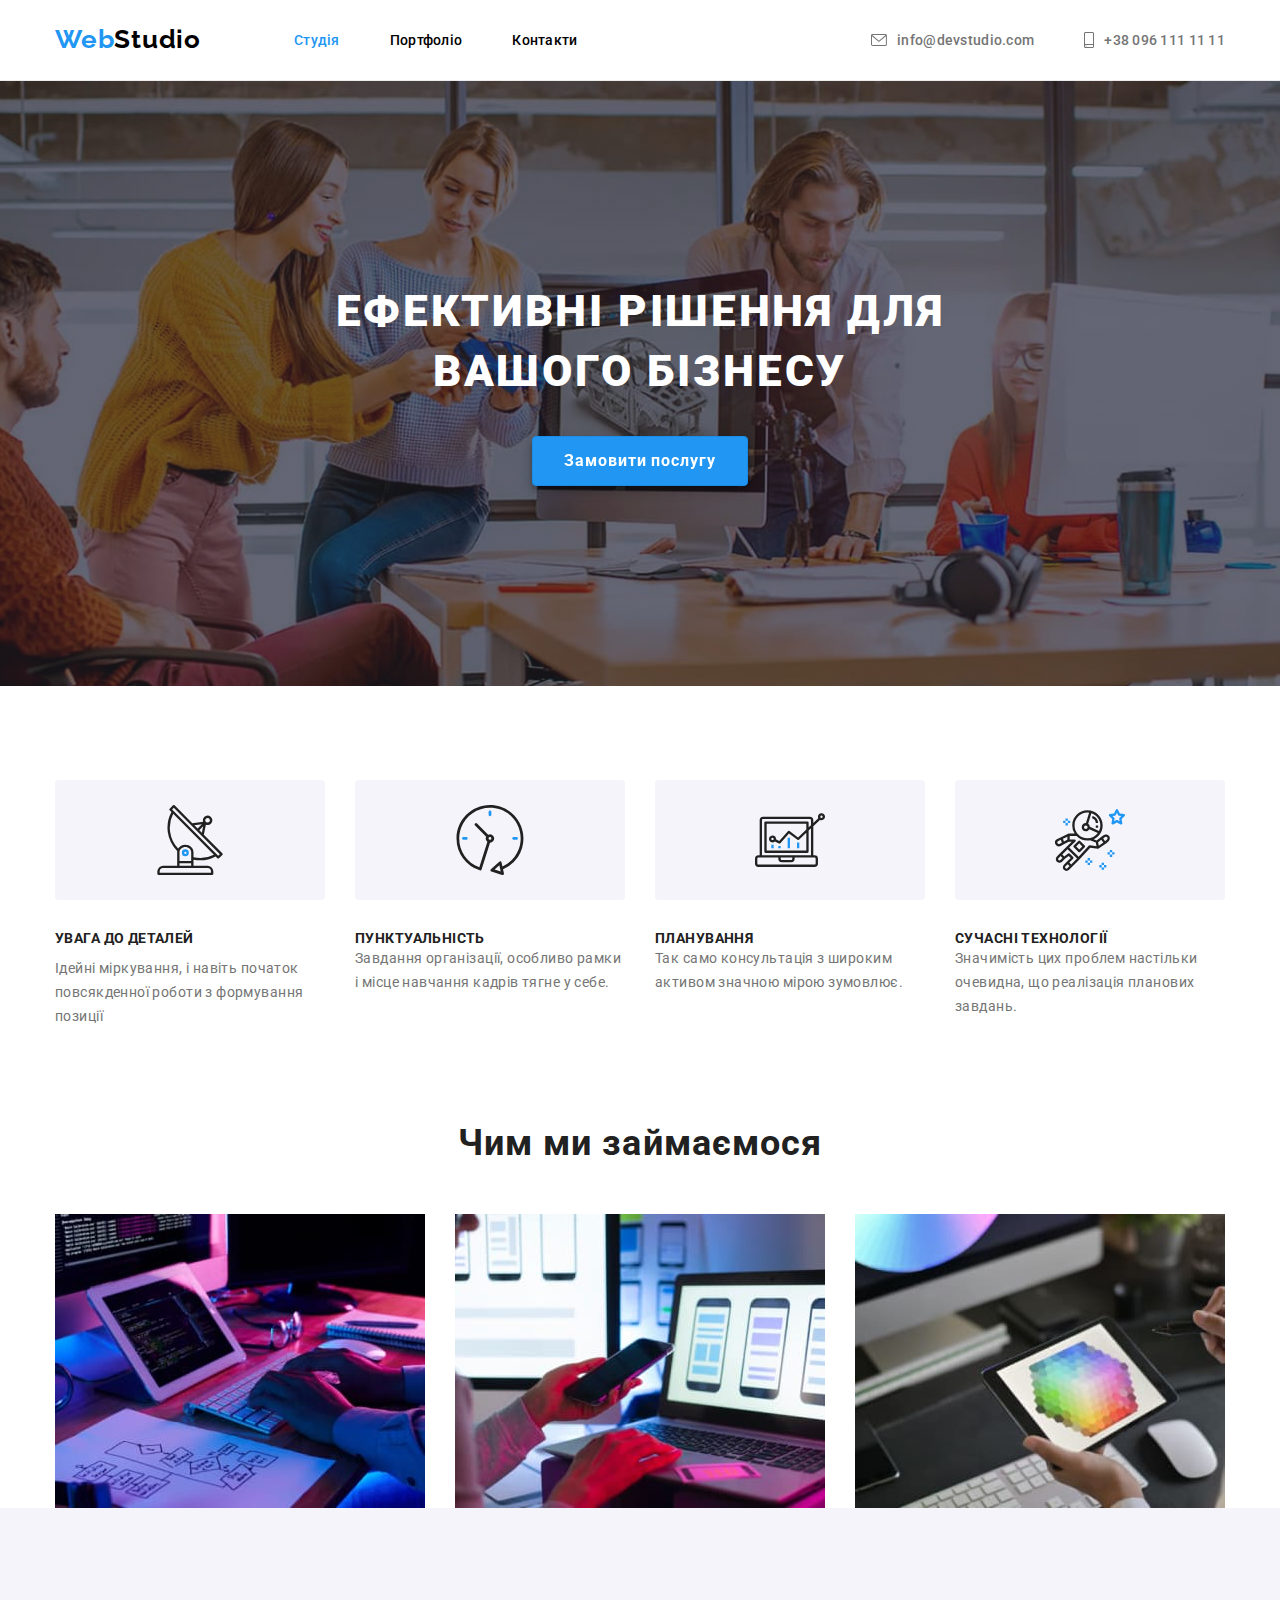
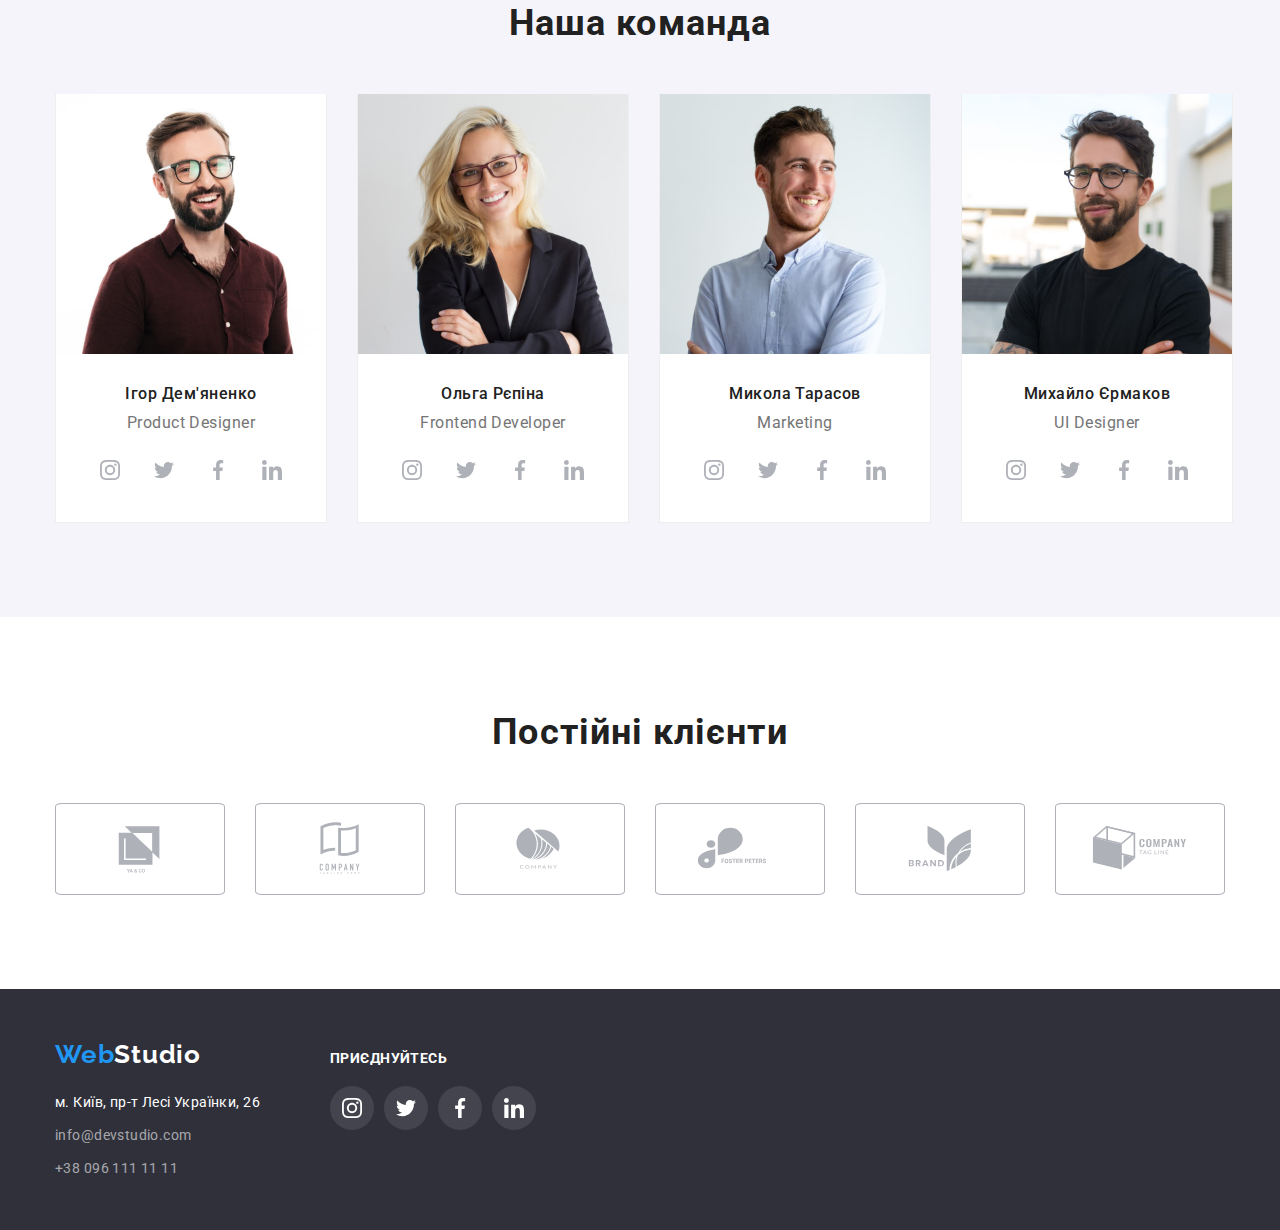
==== commit b55bc286: "add margin" ====
--- a/index.html
+++ b/index.html
@@ -65,7 +65,7 @@
                     <use href="./images/icons.svg#antenna"></use>
                     </svg>
                     </div>
-                    <h3 class="subtitle">УВАГА ДО ДЕТАЛЕЙ</h3>
+                    <h3 class="subtitle subtitle-feature">УВАГА ДО ДЕТАЛЕЙ</h3>
                     <p class="feature-content">Ідейні міркування, і навіть початок повсякденної роботи з формування позиції</p>
                 </li>
                 <li class="item-features">
--- a/styles/styles.css
+++ b/styles/styles.css
@@ -50,7 +50,7 @@
 }
 .list, .main-title, .visually-hidden, 
 .title, .subtitle, .feature-content, 
-.subtitle-team, .team-content {
+.subtitle-team, .team-content, .article {
     margin: 0px 0px;
     padding: 0px 0px;
 }
@@ -59,18 +59,19 @@
     font-family: var(--main-font);
     background-color: var(--main-light-bg-cl);
     color: var(--grey-txt-cl);
-
-}
-
+}
+
+.section-title {
+    text-align: center;
+}
 /* background styles */
-.footer {
+.section-title, .footer {
     background-color: var(--grey-bg-cl);
 
 }
 
 .section-team {
     background-color: var(--grey-team-bg-cl);
-    margin-bottom: 94px;
 }
 .item-team{
     background-color: var(--main-light-bg-cl);
@@ -157,11 +158,8 @@
     max-width: 1600px;
     margin-left: auto;
     margin-right: auto;
-    background-image:linear-gradient
-    (to right,
-    rgba(0, 0, 0, 0.3)
-    rgba(0, 0, 0, 0.3)), 
-    url(../images/bg-images/bg-img.jpg);
+    background-image:linear-gradient(to right, rgba(47, 48, 58, 0.4),rgba(47, 48, 58, 0.4)),url(../images/bg-images/bg-img.jpg);
+
     background-position: center;
     background-repeat: no-repeat;
     background-size: cover;
@@ -251,13 +249,14 @@
     text-transform: uppercase;
     color: var(--main-txt-cl);
 }
+.subtitle-feature{
+    margin-bottom: 10px;
+}
 .feature-content {
     font-size: 14px;
     line-height: calc(24/14);
     letter-spacing: 0.03em;
-
-}
-
+}
 .feature-icon {
     display: flex;
     align-items: center;
@@ -269,7 +268,6 @@
     margin-bottom: 30px;
 
 }
-
 .features-section {
     padding-top: 94px;
     padding-bottom: 94px;
@@ -277,9 +275,7 @@
 .feature-list {
     gap: 30px;
 }
-.feature-content {
-    margin-top: 10px;
-}
+
 /**
   |============================
   | Styles for team-section
@@ -293,6 +289,7 @@
     text-align: center;
     letter-spacing: 0.03em;
     color: var(--main-txt-cl);
+    margin-bottom: 50px;
 }
 .subtitle-team {
     font-weight: 500;
@@ -322,8 +319,7 @@
     border-top: 0; 
 }
 .img-content{
-    padding-top: 30px;
-    padding-bottom: 16px;
+    padding: 30px 32px;
 }
 .subtitle-team {
     margin-bottom: 10px;
@@ -366,7 +362,18 @@
   .ficons {
     fill: currentColor;
   }
-
+ /**
+   |============================
+   | styles for activity-section
+   |============================
+ */
+
+   .activity-list {
+      gap: 30px;
+  }
+  .section-active {
+      padding-bottom: 94px;
+  }
   /**
     |============================
     | our clients
@@ -406,9 +413,11 @@
     fill: var(--accent-txt-cl);
 
 }
-  .section-client {
-    margin-bottom: 94px;
-  }
+.section-client {
+    padding-top: 94px;
+    padding-bottom: 94px;
+
+}
 
 
   /**
@@ -446,6 +455,7 @@
     letter-spacing: 0.03em;
     text-transform: uppercase;
     color: var(--light-txt-cl);
+    margin-bottom: 20px;
 }
 
 
